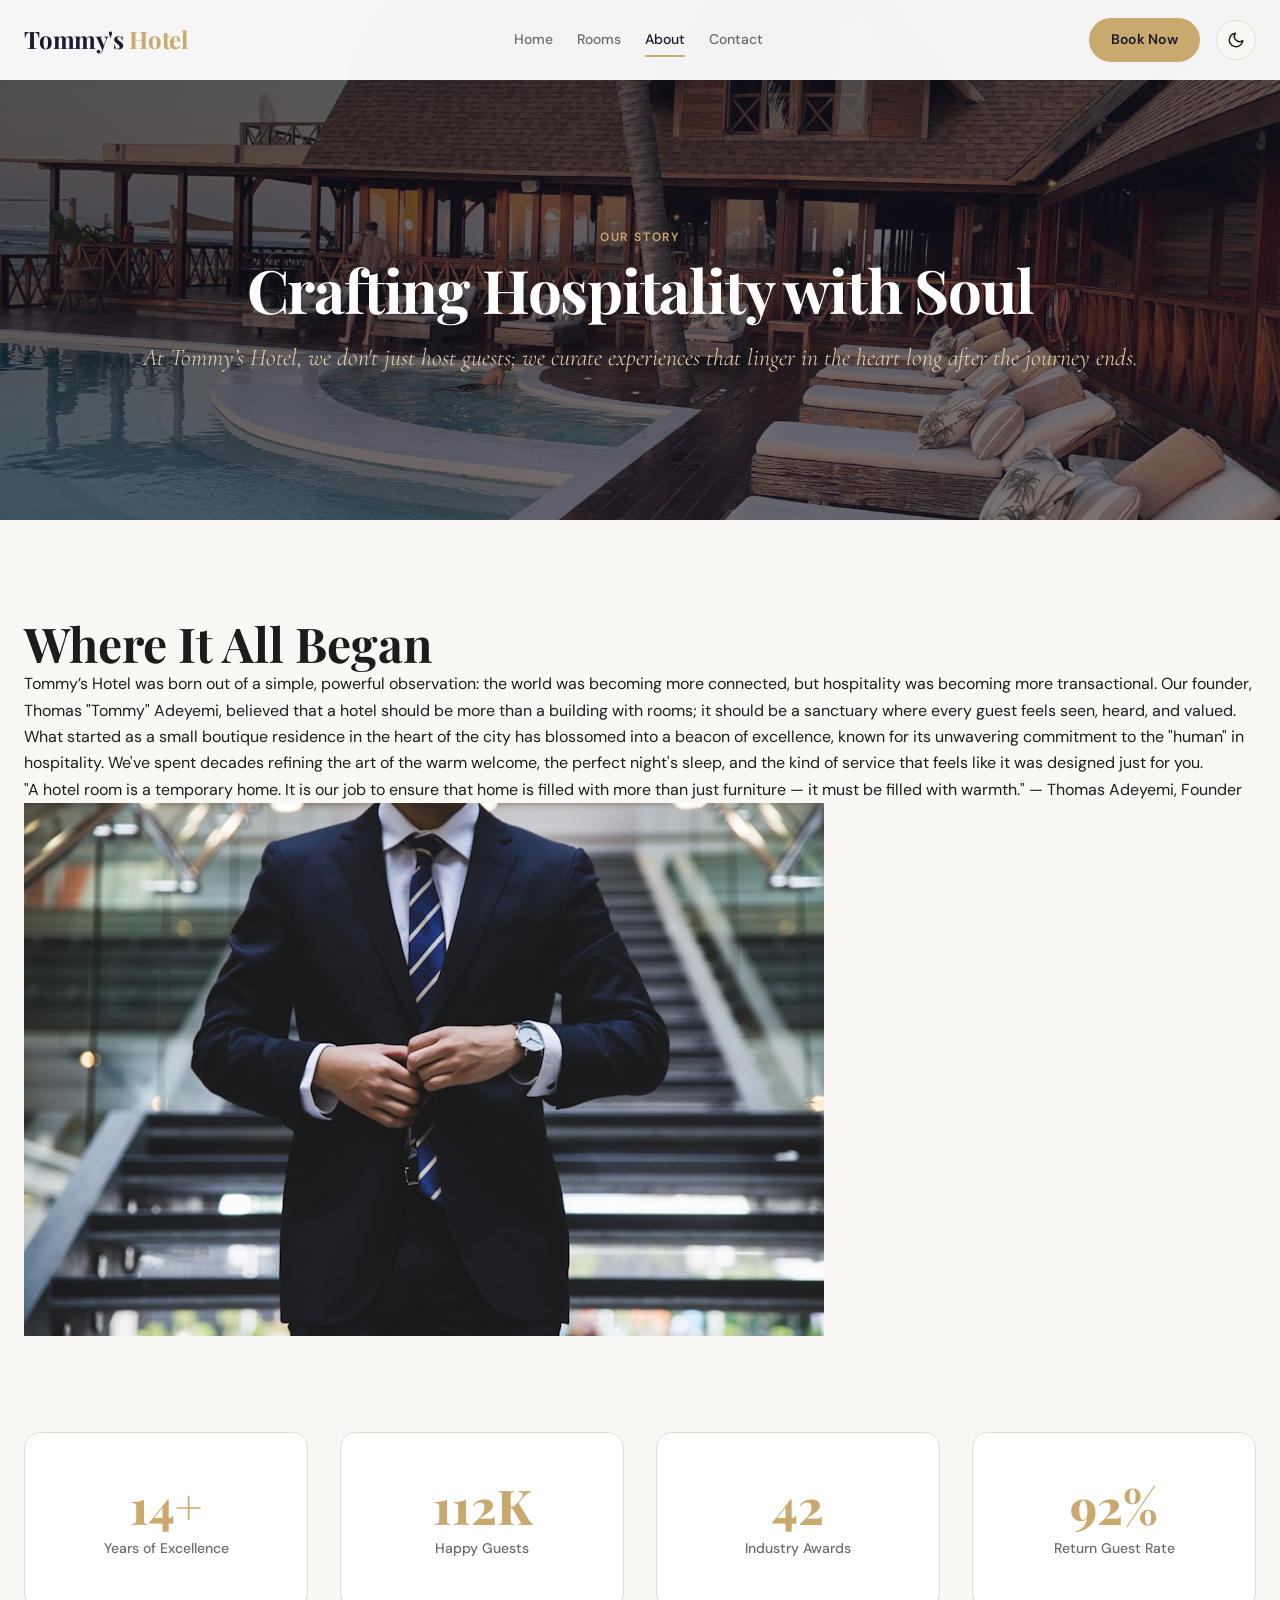
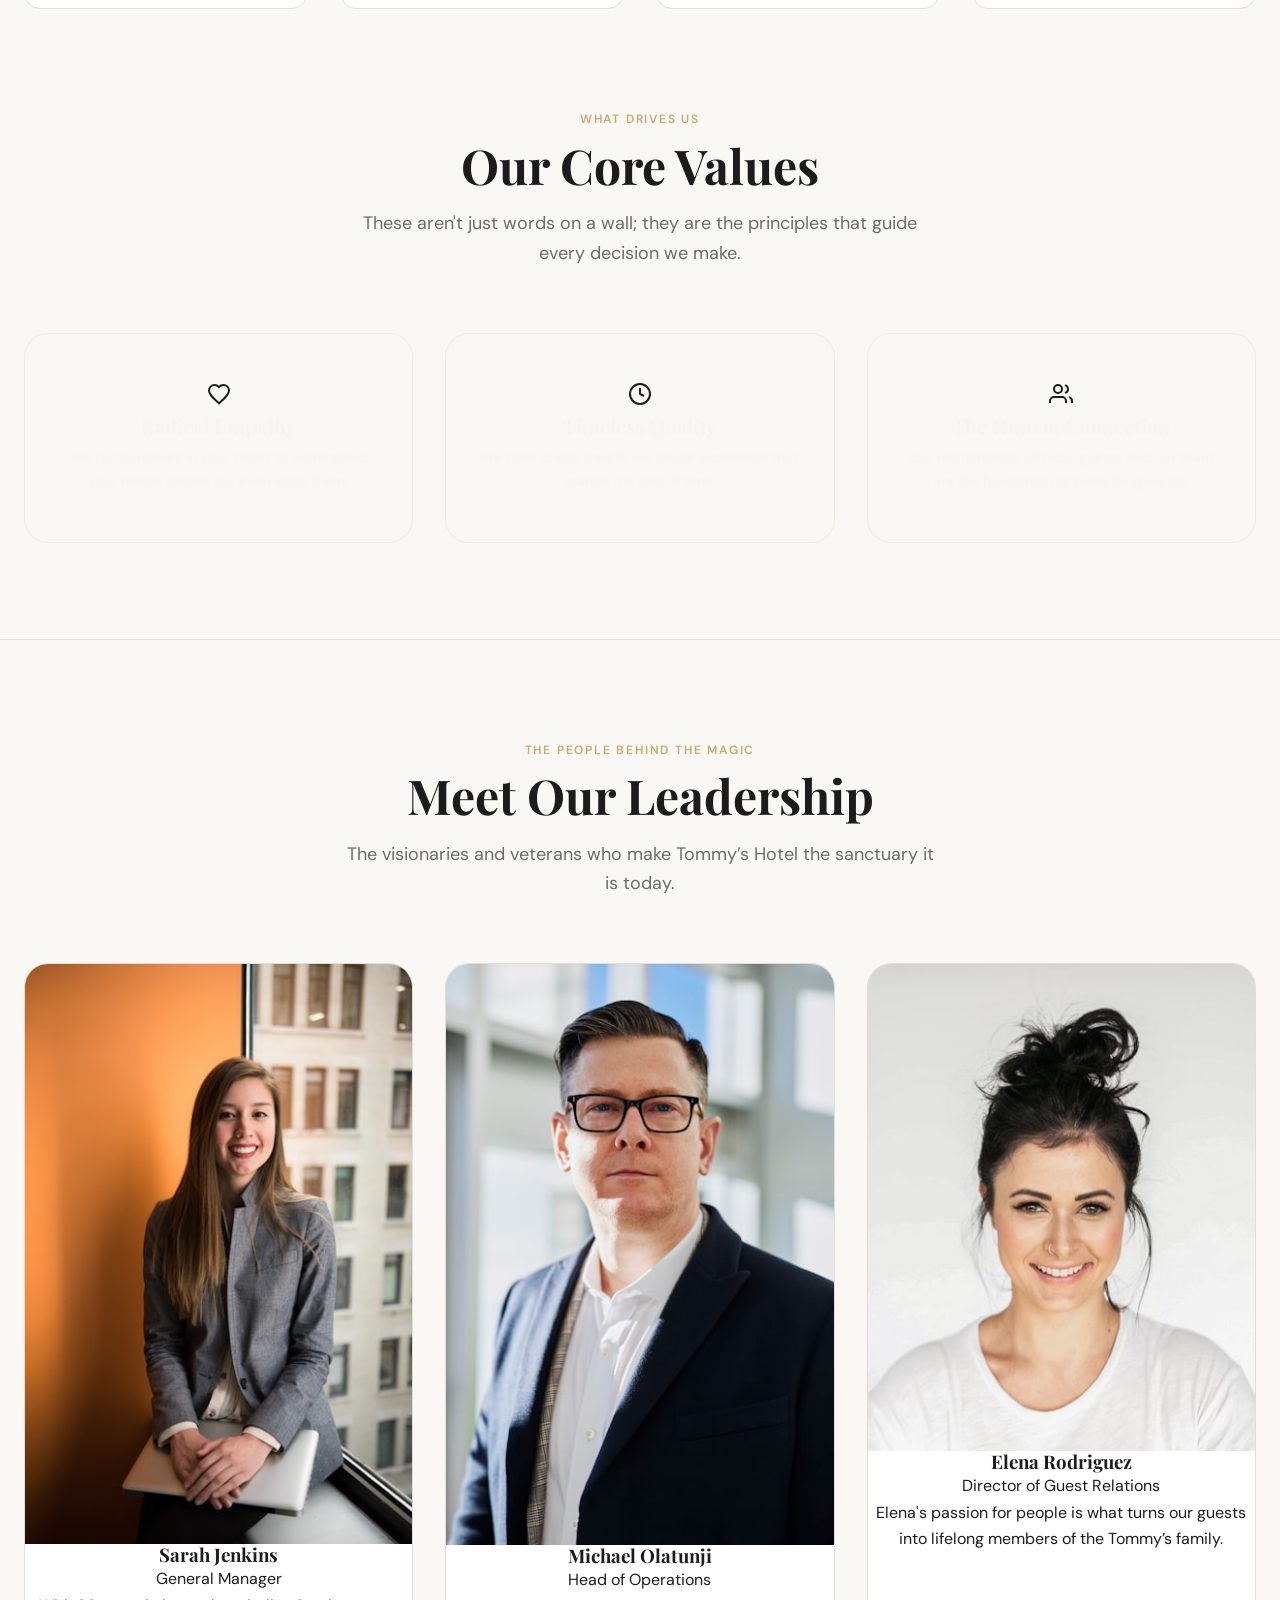
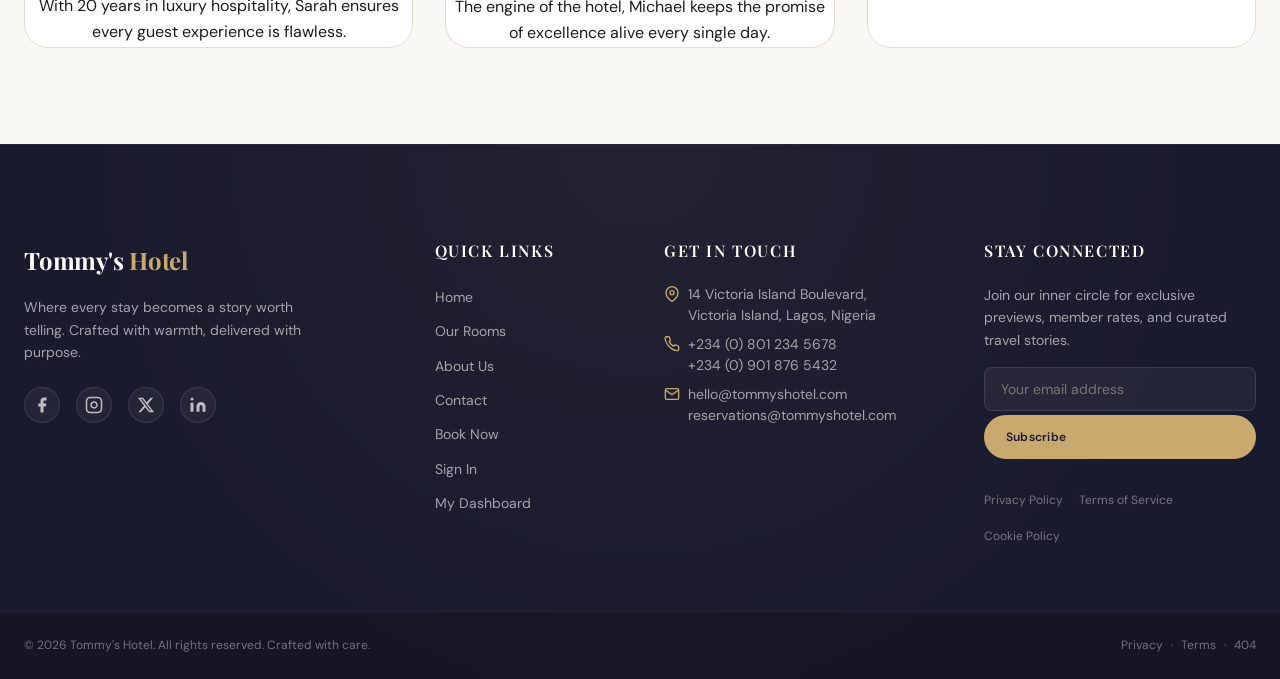
==== about.html @ a01e7045 "Initial commit - Tommy's Hotel Refinement complete" ====
<!DOCTYPE html>
<html lang="en" data-theme="light">
<head>
    <meta charset="UTF-8">
    <meta name="viewport" content="width=device-width, initial-scale=1.0">
    <title>Our Story — Tommy’s Hotel</title>
    <meta name="description" content="Discover the heart and soul of Tommy’s Hotel. A legacy of hospitality, a commitment to excellence, and a passion for people.">
    
    <!-- CSS Links -->
    <link rel="stylesheet" href="css/main.css">
    <link rel="stylesheet" href="css/navbar.css">
    <link rel="stylesheet" href="css/about.css">
    <link rel="stylesheet" href="css/dark-mode.css">
</head>
<body>

    <!-- Page Loader -->
    <div id="page-loader">
        <div class="loader-logo">Tommy’s Hotel</div>
        <div class="loader-bar">
            <div class="loader-bar-fill"></div>
        </div>
    </div>

    <!-- Shared Navbar Component -->
    <div id="navbar-root"></div>

    <main>
        <!-- About Hero -->
        <header class="about-hero">
            <div class="about-hero-bg">
                <img src="images/hero/hero-about.jpg" alt="Tommy’s Hotel Lobby">
            </div>
            <div class="about-hero-overlay"></div>
            <div class="container">
                <div class="about-hero-content reveal">
                    <span class="section-label" style="color: var(--color-secondary);">Our Story</span>
                    <h1 class="heading-display">Crafting Hospitality with Soul</h1>
                    <p>At Tommy’s Hotel, we don't just host guests; we curate experiences that linger in the heart long after the journey ends.</p>
                </div>
            </div>
        </header>

        <!-- Our Story Section -->
        <section class="section">
            <div class="container">
                <div class="about-story-grid">
                    <div class="about-story-content reveal">
                        <h2 class="heading-xl">Where It All Began</h2>
                        <p>Tommy’s Hotel was born out of a simple, powerful observation: the world was becoming more connected, but hospitality was becoming more transactional. Our founder, Thomas "Tommy" Adeyemi, believed that a hotel should be more than a building with rooms; it should be a sanctuary where every guest feels seen, heard, and valued.</p>
                        <p>What started as a small boutique residence in the heart of the city has blossomed into a beacon of excellence, known for its unwavering commitment to the "human" in hospitality. We've spent decades refining the art of the warm welcome, the perfect night's sleep, and the kind of service that feels like it was designed just for you.</p>
                        <blockquote class="about-quote">
                            "A hotel room is a temporary home. It is our job to ensure that home is filled with more than just furniture — it must be filled with warmth."
                            <span>— Thomas Adeyemi, Founder</span>
                        </blockquote>
                    </div>
                    <div class="about-story-img reveal reveal-delay-1">
                        <img src="images/about/story-main.jpg" alt="Our Heritage and Sanctuary">
                    </div>
                </div>
            </div>
        </section>

        <!-- Stats Section -->
        <section class="about-stats">
            <div class="container">
                <div class="stats-grid">
                    <div class="stat-card">
                        <div class="stat-number" data-target="15" data-suffix="+">0</div>
                        <div class="stat-label">Years of Excellence</div>
                    </div>
                    <div class="stat-card">
                        <div class="stat-number" data-target="120" data-suffix="K">0</div>
                        <div class="stat-label">Happy Guests</div>
                    </div>
                    <div class="stat-card">
                        <div class="stat-number" data-target="45" data-suffix="">0</div>
                        <div class="stat-label">Industry Awards</div>
                    </div>
                    <div class="stat-card">
                        <div class="stat-number" data-target="98" data-suffix="%">0</div>
                        <div class="stat-label">Return Guest Rate</div>
                    </div>
                </div>
            </div>
        </section>

        <!-- Our Values Section -->
        <section class="section about-values">
            <div class="container">
                <div class="section-header reveal">
                    <span class="section-label">What Drives Us</span>
                    <h2 class="heading-xl">Our Core Values</h2>
                    <p>These aren't just words on a wall; they are the principles that guide every decision we make.</p>
                </div>

                <div class="values-grid">
                    <div class="value-card reveal reveal-delay-1">
                        <div class="value-icon">
                            <svg xmlns="http://www.w3.org/2000/svg" width="24" height="24" viewBox="0 0 24 24" fill="none" stroke="currentColor" stroke-width="2"><path d="M12 21.35l-1.45-1.32C5.4 15.36 2 12.28 2 8.5 2 5.42 4.42 3 7.5 3c1.74 0 3.41.81 4.5 2.09C13.09 3.81 14.76 3 16.5 3 19.58 3 22 5.42 22 8.5c0 3.78-3.4 6.86-8.55 11.54L12 21.35z"/></svg>
                        </div>
                        <h3>Radical Empathy</h3>
                        <p>We put ourselves in your shoes to understand your needs before you even voice them.</p>
                    </div>
                    <div class="value-card reveal reveal-delay-2">
                        <div class="value-icon">
                            <svg xmlns="http://www.w3.org/2000/svg" width="24" height="24" viewBox="0 0 24 24" fill="none" stroke="currentColor" stroke-width="2"><circle cx="12" cy="12" r="10"/><polyline points="12 6 12 12 16 14"/></svg>
                        </div>
                        <h3>Timeless Quality</h3>
                        <p>We don't chase trends; we chase excellence that stands the test of time.</p>
                    </div>
                    <div class="value-card reveal reveal-delay-3">
                        <div class="value-icon">
                            <svg xmlns="http://www.w3.org/2000/svg" width="24" height="24" viewBox="0 0 24 24" fill="none" stroke="currentColor" stroke-width="2"><path d="M17 21v-2a4 4 0 0 0-4-4H5a4 4 0 0 0-4 4v2"/><circle cx="9" cy="7" r="4"/><path d="M23 21v-2a4 4 0 0 0-3-3.87"/><path d="M16 3.13a4 4 0 0 1 0 7.75"/></svg>
                        </div>
                        <h3>The Human Connection</h3>
                        <p>Our relationships with our guests and our team are the foundation of everything we do.</p>
                    </div>
                </div>
            </div>
        </section>

        <!-- Our Team Section -->
        <section class="section team-section">
            <div class="container">
                <div class="section-header reveal">
                    <span class="section-label">The People Behind the Magic</span>
                    <h2 class="heading-xl">Meet Our Leadership</h2>
                    <p>The visionaries and veterans who make Tommy’s Hotel the sanctuary it is today.</p>
                </div>

                <div class="team-grid">
                    <div class="team-card reveal reveal-delay-1">
                        <div class="team-img">
                            <img src="images/team/team-1.jpg" alt="Sarah Jenkins">
                        </div>
                        <div class="team-info">
                            <h3>Sarah Jenkins</h3>
                            <span>General Manager</span>
                            <p>With 20 years in luxury hospitality, Sarah ensures every guest experience is flawless.</p>
                        </div>
                    </div>
                    <div class="team-card reveal reveal-delay-2">
                        <div class="team-img">
                            <img src="images/team/team-2.jpg" alt="Michael Olatunji">
                        </div>
                        <div class="team-info">
                            <h3>Michael Olatunji</h3>
                            <span>Head of Operations</span>
                            <p>The engine of the hotel, Michael keeps the promise of excellence alive every single day.</p>
                        </div>
                    </div>
                    <div class="team-card reveal reveal-delay-3">
                        <div class="team-img">
                            <img src="images/team/team-3.jpg" alt="Elena Rodriguez">
                        </div>
                        <div class="team-info">
                            <h3>Elena Rodriguez</h3>
                            <span>Director of Guest Relations</span>
                            <p>Elena's passion for people is what turns our guests into lifelong members of the Tommy’s family.</p>
                        </div>
                    </div>
                </div>
            </div>
        </section>
    </main>

    <!-- Shared Footer Placeholder -->
    <div id="footer-root"></div>

    <!-- JS Scripts -->
    <script src="js/navbar.js"></script>
    <script src="js/footer.js"></script>
    <script src="js/main.js"></script>
</body>
</html>
---- css/main.css ----
/* ============================================================
   TOMMY'S HOTEL — MAIN.CSS
   Global Styles, CSS Variables, Typography, Reset
   ============================================================ */

/* Google Fonts */
@import url('https://fonts.googleapis.com/css2?family=Playfair+Display:ital,wght@0,400;0,500;0,600;0,700;0,800;1,400;1,600&family=DM+Sans:ital,opsz,wght@0,9..40,300;0,9..40,400;0,9..40,500;0,9..40,600;0,9..40,700;1,9..40,400&family=Cormorant+Garamond:ital,wght@0,300;0,400;0,500;0,600;1,300;1,400;1,500;1,600&display=swap');
@import 'footer.css';

/* ============================================================
   CSS CUSTOM PROPERTIES (DESIGN TOKENS)
   ============================================================ */
:root {
  /* Font Families */
  --font-heading: 'Playfair Display', Georgia, serif;
  --font-body: 'DM Sans', system-ui, sans-serif;
  --font-accent: 'Cormorant Garamond', Georgia, serif;

  /* Color Palette */
  --color-primary: #1A1A2E;
  --color-secondary: #C9A96E;
  --color-accent: #E8D5B0;
  --color-bg-light: #FAF8F5;
  --color-bg-dark: #0F0F1A;
  --color-surface: #FFFFFF;
  --color-text-dark: #1C1C1C;
  --color-text-muted: #6B6B6B;
  --color-text-light: #F5F5F5;
  --color-border: #E2DDD5;
  --color-success: #2D8653;
  --color-error: #C0392B;

  /* Semantic Color Aliases (light mode defaults) */
  --bg-page: var(--color-bg-light);
  --bg-surface: var(--color-surface);
  --bg-nav: rgba(255, 255, 255, 0.95);
  --text-primary: var(--color-text-dark);
  --text-secondary: var(--color-text-muted);
  --text-on-dark: var(--color-text-light);
  --border-color: var(--color-border);
  --card-bg: var(--color-surface);
  --card-shadow: 0 4px 24px rgba(26, 26, 46, 0.08);
  --card-shadow-hover: 0 12px 40px rgba(26, 26, 46, 0.16);
  --input-bg: var(--color-surface);
  --input-border: var(--color-border);

  /* Spacing Scale */
  --space-xs: 0.25rem;
  --space-sm: 0.5rem;
  --space-md: 1rem;
  --space-lg: 1.5rem;
  --space-xl: 2rem;
  --space-2xl: 3rem;
  --space-3xl: 4rem;
  --space-4xl: 6rem;
  --space-5xl: 8rem;

  /* Border Radius */
  --radius-sm: 4px;
  --radius-md: 8px;
  --radius-lg: 16px;
  --radius-xl: 24px;
  --radius-full: 9999px;

  /* Transitions */
  --transition-fast: 0.15s ease;
  --transition-base: 0.25s ease;
  --transition-slow: 0.4s ease;
  --transition-theme: background-color 0.3s ease, color 0.3s ease, border-color 0.3s ease, box-shadow 0.3s ease;

  /* Typography Scale */
  --text-xs: 0.75rem;
  --text-sm: 0.875rem;
  --text-base: 1rem;
  --text-lg: 1.125rem;
  --text-xl: 1.25rem;
  --text-2xl: 1.5rem;
  --text-3xl: 1.875rem;
  --text-4xl: 2.25rem;
  --text-5xl: 3rem;
  --text-6xl: 3.75rem;
  --text-7xl: 4.5rem;

  /* Layout */
  --container-max: 1280px;
  --container-padding: 1.5rem;
  --navbar-height: 80px;

  /* Z-index scale */
  --z-base: 1;
  --z-dropdown: 100;
  --z-sticky: 200;
  --z-overlay: 300;
  --z-modal: 400;
  --z-toast: 500;
  --z-loader: 600;
}

/* ============================================================
   DARK MODE OVERRIDES
   ============================================================ */
[data-theme="dark"] {
  --bg-page: var(--color-bg-dark);
  --bg-surface: #16162A;
  --bg-nav: rgba(15, 15, 26, 0.97);
  --text-primary: var(--color-text-light);
  --text-secondary: #A0A0B8;
  --border-color: #2E2E4A;
  --card-bg: #1E1E35;
  --card-shadow: 0 4px 24px rgba(0, 0, 0, 0.3);
  --card-shadow-hover: 0 12px 40px rgba(0, 0, 0, 0.5);
  --input-bg: #1E1E35;
  --input-border: #2E2E4A;
}

/* ============================================================
   CSS RESET & BASE STYLES
   ============================================================ */
*, *::before, *::after {
  box-sizing: border-box;
  margin: 0;
  padding: 0;
}

html {
  scroll-behavior: smooth;
  font-size: 16px;
  -webkit-text-size-adjust: 100%;
}

body {
  font-family: var(--font-body);
  font-size: var(--text-base);
  color: var(--text-primary);
  background-color: var(--bg-page);
  line-height: 1.65;
  transition: var(--transition-theme);
  overflow-x: hidden;
  min-height: 100vh;
}

img, video {
  max-width: 100%;
  height: auto;
  display: block;
}

a {
  color: inherit;
  text-decoration: none;
  transition: color var(--transition-base);
}

ul, ol {
  list-style: none;
}

button {
  cursor: pointer;
  border: none;
  background: none;
  font-family: inherit;
  font-size: inherit;
}

input, textarea, select {
  font-family: inherit;
  font-size: inherit;
}

h1, h2, h3, h4, h5, h6 {
  font-family: var(--font-heading);
  line-height: 1.2;
  color: var(--text-primary);
  transition: color var(--transition-theme);
}

/* ============================================================
   LAYOUT UTILITIES
   ============================================================ */
.container {
  width: 100%;
  max-width: var(--container-max);
  margin: 0 auto;
  padding: 0 var(--container-padding);
}

.section {
  padding: var(--space-4xl) 0;
}

.section-sm {
  padding: var(--space-3xl) 0;
}

/* ============================================================
   TYPOGRAPHY UTILITIES
   ============================================================ */
.heading-display {
  font-family: var(--font-heading);
  font-size: clamp(var(--text-4xl), 6vw, var(--text-7xl));
  font-weight: 700;
  line-height: 1.1;
  letter-spacing: -0.02em;
}

.heading-xl {
  font-family: var(--font-heading);
  font-size: clamp(var(--text-3xl), 4vw, var(--text-5xl));
  font-weight: 700;
  line-height: 1.15;
}

.heading-lg {
  font-family: var(--font-heading);
  font-size: clamp(var(--text-2xl), 3vw, var(--text-4xl));
  font-weight: 600;
  line-height: 1.2;
}

.heading-md {
  font-family: var(--font-heading);
  font-size: clamp(var(--text-xl), 2vw, var(--text-3xl));
  font-weight: 600;
}

.text-accent {
  font-family: var(--font-accent);
  font-style: italic;
  font-size: clamp(var(--text-lg), 2vw, var(--text-2xl));
  color: var(--color-secondary);
  font-weight: 400;
}

.section-label {
  display: inline-block;
  font-family: var(--font-body);
  font-size: var(--text-xs);
  font-weight: 600;
  letter-spacing: 0.15em;
  text-transform: uppercase;
  color: var(--color-secondary);
  margin-bottom: var(--space-sm);
}

.section-header {
  text-align: center;
  margin-bottom: var(--space-3xl);
}

.section-header .heading-xl {
  margin-bottom: var(--space-md);
}

.section-header p {
  font-size: var(--text-lg);
  color: var(--text-secondary);
  max-width: 600px;
  margin: 0 auto;
  transition: color var(--transition-theme);
}

/* ============================================================
   BUTTON STYLES
   ============================================================ */
.btn {
  display: inline-flex;
  align-items: center;
  gap: var(--space-sm);
  padding: 0.75rem 1.75rem;
  border-radius: var(--radius-full);
  font-family: var(--font-body);
  font-weight: 600;
  font-size: var(--text-sm);
  letter-spacing: 0.02em;
  transition: all var(--transition-base);
  cursor: pointer;
  border: 2px solid transparent;
  min-height: 44px;
  white-space: nowrap;
}

.btn-primary {
  background: var(--color-secondary);
  color: var(--color-primary);
  border-color: var(--color-secondary);
}

.btn-primary:hover {
  background: #b8935a;
  border-color: #b8935a;
  transform: translateY(-2px);
  box-shadow: 0 8px 24px rgba(201, 169, 110, 0.35);
}

.btn-outline {
  background: transparent;
  color: var(--color-secondary);
  border-color: var(--color-secondary);
}

.btn-outline:hover {
  background: var(--color-secondary);
  color: var(--color-primary);
  transform: translateY(-2px);
}

.btn-dark {
  background: var(--color-primary);
  color: var(--color-text-light);
  border-color: var(--color-primary);
}

.btn-dark:hover {
  background: #2a2a4a;
  transform: translateY(-2px);
  box-shadow: 0 8px 24px rgba(26, 26, 46, 0.3);
}

.btn-sm {
  padding: 0.5rem 1.25rem;
  font-size: var(--text-xs);
}

.btn-lg {
  padding: 1rem 2.5rem;
  font-size: var(--text-base);
}

/* ============================================================
   CARD BASE
   ============================================================ */
.card {
  background: var(--card-bg);
  border-radius: var(--radius-lg);
  box-shadow: var(--card-shadow);
  border: 1px solid var(--border-color);
  overflow: hidden;
  transition: var(--transition-theme), transform var(--transition-base), box-shadow var(--transition-base);
}

.card:hover {
  transform: translateY(-6px);
  box-shadow: var(--card-shadow-hover);
}

/* ============================================================
   FORM ELEMENTS
   ============================================================ */
.form-group {
  margin-bottom: var(--space-lg);
}

.form-label {
  display: block;
  font-weight: 500;
  font-size: var(--text-sm);
  margin-bottom: var(--space-xs);
  color: var(--text-primary);
  transition: color var(--transition-theme);
}

.form-control {
  width: 100%;
  padding: 0.75rem 1rem;
  border: 1.5px solid var(--input-border);
  border-radius: var(--radius-md);
  background: var(--input-bg);
  color: var(--text-primary);
  font-size: var(--text-base);
  transition: var(--transition-theme), border-color var(--transition-base), box-shadow var(--transition-base);
  min-height: 44px;
}

.form-control:focus {
  outline: none;
  border-color: var(--color-secondary);
  box-shadow: 0 0 0 3px rgba(201, 169, 110, 0.15);
}

.form-control.error {
  border-color: var(--color-error);
  box-shadow: 0 0 0 3px rgba(192, 57, 43, 0.1);
}

.form-error {
  display: block;
  font-size: var(--text-xs);
  color: var(--color-error);
  margin-top: var(--space-xs);
  display: none;
}

.form-error.visible {
  display: block;
}

textarea.form-control {
  resize: vertical;
  min-height: 120px;
}

/* ============================================================
   BADGE
   ============================================================ */
.badge {
  display: inline-flex;
  align-items: center;
  padding: 0.2rem 0.75rem;
  border-radius: var(--radius-full);
  font-size: var(--text-xs);
  font-weight: 600;
  letter-spacing: 0.05em;
  text-transform: uppercase;
}

.badge-gold {
  background: rgba(201, 169, 110, 0.15);
  color: var(--color-secondary);
  border: 1px solid rgba(201, 169, 110, 0.3);
}

.badge-success {
  background: rgba(45, 134, 83, 0.12);
  color: var(--color-success);
}

.badge-error {
  background: rgba(192, 57, 43, 0.12);
  color: var(--color-error);
}

.badge-muted {
  background: rgba(107, 107, 107, 0.12);
  color: var(--text-secondary);
}

/* ============================================================
   STARS
   ============================================================ */
.stars {
  display: inline-flex;
  gap: 2px;
  color: var(--color-secondary);
  font-size: var(--text-sm);
}

/* ============================================================
   DIVIDER
   ============================================================ */
.divider {
  height: 1px;
  background: var(--border-color);
  margin: var(--space-xl) 0;
  transition: background var(--transition-theme);
}

.divider-gold {
  height: 2px;
  width: 60px;
  background: var(--color-secondary);
  margin: var(--space-md) auto;
  border-radius: var(--radius-full);
}

/* ============================================================
   SCROLL REVEAL ANIMATIONS
   ============================================================ */
.reveal {
  opacity: 0;
  transform: translateY(30px);
  transition: opacity 0.6s ease, transform 0.6s ease;
}

.reveal.revealed {
  opacity: 1;
  transform: translateY(0);
}

.reveal-delay-1 { transition-delay: 0.1s; }
.reveal-delay-2 { transition-delay: 0.2s; }
.reveal-delay-3 { transition-delay: 0.3s; }
.reveal-delay-4 { transition-delay: 0.4s; }

/* ============================================================
   PAGE LOADER
   ============================================================ */
#page-loader {
  position: fixed;
  inset: 0;
  background: var(--color-primary);
  display: flex;
  flex-direction: column;
  align-items: center;
  justify-content: center;
  z-index: var(--z-loader);
  transition: opacity 0.5s ease, visibility 0.5s ease;
}

#page-loader.hidden {
  opacity: 0;
  visibility: hidden;
  pointer-events: none;
}

.loader-logo {
  font-family: var(--font-heading);
  font-size: var(--text-3xl);
  color: var(--color-secondary);
  margin-bottom: var(--space-lg);
  animation: loaderPulse 1.5s ease-in-out infinite;
}

.loader-bar {
  width: 120px;
  height: 2px;
  background: rgba(201, 169, 110, 0.2);
  border-radius: var(--radius-full);
  overflow: hidden;
}

.loader-bar-fill {
  height: 100%;
  background: var(--color-secondary);
  border-radius: var(--radius-full);
  animation: loaderFill 1.5s ease-in-out forwards;
}

@keyframes loaderPulse {
  0%, 100% { opacity: 1; }
  50% { opacity: 0.6; }
}

@keyframes loaderFill {
  0% { width: 0; }
  100% { width: 100%; }
}

/* ============================================================
   SCROLL TO TOP BUTTON
   ============================================================ */
#scroll-top {
  position: fixed;
  bottom: 2rem;
  right: 2rem;
  width: 48px;
  height: 48px;
  border-radius: 50%;
  background: var(--color-secondary);
  color: var(--color-primary);
  display: flex;
  align-items: center;
  justify-content: center;
  cursor: pointer;
  z-index: var(--z-sticky);
  opacity: 0;
  visibility: hidden;
  transform: translateY(16px);
  transition: all var(--transition-base);
  border: none;
  box-shadow: 0 4px 16px rgba(201, 169, 110, 0.4);
}

#scroll-top.visible {
  opacity: 1;
  visibility: visible;
  transform: translateY(0);
}

#scroll-top:hover {
  background: #b8935a;
  transform: translateY(-4px);
}

/* ============================================================
   COOKIE CONSENT BANNER
   ============================================================ */
#cookie-banner {
  position: fixed;
  bottom: 0;
  left: 0;
  right: 0;
  background: var(--color-primary);
  color: var(--color-text-light);
  padding: var(--space-lg) var(--space-xl);
  display: flex;
  align-items: center;
  justify-content: space-between;
  gap: var(--space-lg);
  z-index: var(--z-modal);
  transform: translateY(100%);
  transition: transform 0.4s ease;
  flex-wrap: wrap;
}

#cookie-banner.visible {
  transform: translateY(0);
}

#cookie-banner p {
  font-size: var(--text-sm);
  opacity: 0.9;
  flex: 1;
  min-width: 200px;
}

#cookie-banner p a {
  color: var(--color-secondary);
  text-decoration: underline;
}

.cookie-actions {
  display: flex;
  gap: var(--space-sm);
  flex-shrink: 0;
}

/* ============================================================
   LIGHTBOX
   ============================================================ */
#lightbox {
  position: fixed;
  inset: 0;
  background: rgba(0, 0, 0, 0.95);
  z-index: var(--z-modal);
  display: flex;
  align-items: center;
  justify-content: center;
  opacity: 0;
  visibility: hidden;
  transition: opacity var(--transition-slow), visibility var(--transition-slow);
}

#lightbox.active {
  opacity: 1;
  visibility: visible;
}

.lightbox-img {
  max-width: 90vw;
  max-height: 80vh;
  object-fit: contain;
  border-radius: var(--radius-md);
}

.lightbox-close {
  position: absolute;
  top: 1.5rem;
  right: 1.5rem;
  width: 44px;
  height: 44px;
  border-radius: 50%;
  background: rgba(255,255,255,0.1);
  color: white;
  display: flex;
  align-items: center;
  justify-content: center;
  cursor: pointer;
  font-size: 1.5rem;
  transition: background var(--transition-base);
  border: none;
}

.lightbox-close:hover { background: rgba(255,255,255,0.2); }

.lightbox-btn {
  position: absolute;
  top: 50%;
  transform: translateY(-50%);
  width: 52px;
  height: 52px;
  border-radius: 50%;
  background: rgba(255,255,255,0.1);
  color: white;
  display: flex;
  align-items: center;
  justify-content: center;
  cursor: pointer;
  font-size: 1.25rem;
  transition: background var(--transition-base);
  border: none;
}

.lightbox-btn:hover { background: rgba(255,255,255,0.2); }
.lightbox-prev { left: 1.5rem; }
.lightbox-next { right: 1.5rem; }

.lightbox-counter {
  position: absolute;
  bottom: 1.5rem;
  left: 50%;
  transform: translateX(-50%);
  color: rgba(255,255,255,0.7);
  font-size: var(--text-sm);
}

/* ============================================================
   RESPONSIVE GRID UTILITIES
   ============================================================ */
.grid-2 {
  display: grid;
  grid-template-columns: repeat(auto-fit, minmax(280px, 1fr));
  gap: var(--space-xl);
}

.grid-3 {
  display: grid;
  grid-template-columns: repeat(auto-fit, minmax(260px, 1fr));
  gap: var(--space-xl);
}

.grid-4 {
  display: grid;
  grid-template-columns: repeat(auto-fit, minmax(220px, 1fr));
  gap: var(--space-xl);
}

/* ============================================================
   RESPONSIVE BREAKPOINTS
   ============================================================ */
@media (max-width: 768px) {
  :root {
    --container-padding: 1rem;
    --navbar-height: 70px;
  }

  .section {
    padding: var(--space-3xl) 0;
  }

  .section-header {
    margin-bottom: var(--space-2xl);
  }

  #scroll-top {
    bottom: 1rem;
    right: 1rem;
  }
}

@media (max-width: 480px) {
  :root {
    --container-padding: 0.875rem;
  }

  .btn {
    padding: 0.7rem 1.25rem;
  }

  .btn-lg {
    padding: 0.85rem 1.75rem;
    font-size: var(--text-sm);
  }
}
---- css/navbar.css ----
/* ============================================================
   TOMMY'S HOTEL — NAVBAR.CSS
   ============================================================ */

/* ---- Navbar Shell ---- */
#navbar-root {
  position: fixed;
  top: 0;
  left: 0;
  right: 0;
  z-index: var(--z-sticky);
}

.navbar {
  height: var(--navbar-height);
  background: var(--bg-nav);
  backdrop-filter: blur(12px);
  -webkit-backdrop-filter: blur(12px);
  border-bottom: 1px solid transparent;
  transition: var(--transition-theme), box-shadow var(--transition-base), border-color var(--transition-base);
  display: flex;
  align-items: center;
}

.navbar.scrolled {
  box-shadow: 0 4px 24px rgba(26, 26, 46, 0.1);
  border-bottom-color: var(--border-color);
}

[data-theme="dark"] .navbar.scrolled {
  box-shadow: 0 4px 24px rgba(0, 0, 0, 0.4);
}

.navbar-inner {
  display: flex;
  align-items: center;
  justify-content: space-between;
  width: 100%;
  max-width: var(--container-max);
  margin: 0 auto;
  padding: 0 var(--container-padding);
  gap: var(--space-lg);
}

/* ---- Logo ---- */
.navbar-logo {
  font-family: var(--font-heading);
  font-size: 1.5rem;
  font-weight: 700;
  color: var(--color-primary);
  transition: color var(--transition-theme);
  flex-shrink: 0;
  letter-spacing: -0.01em;
  line-height: 1.1;
}

[data-theme="dark"] .navbar-logo {
  color: var(--color-secondary);
}

.navbar-logo span {
  color: var(--color-secondary);
}

[data-theme="dark"] .navbar-logo span {
  color: var(--color-accent);
}

/* ---- Nav Links ---- */
.navbar-links {
  display: flex;
  align-items: center;
  gap: var(--space-lg);
  flex: 1;
  justify-content: center;
}

.navbar-links a {
  font-size: var(--text-sm);
  font-weight: 500;
  color: var(--text-secondary);
  position: relative;
  padding: 0.25rem 0;
  transition: color var(--transition-base);
  white-space: nowrap;
}

.navbar-links a::after {
  content: '';
  position: absolute;
  bottom: -2px;
  left: 0;
  width: 0;
  height: 2px;
  background: var(--color-secondary);
  border-radius: var(--radius-full);
  transition: width var(--transition-base);
}

.navbar-links a:hover,
.navbar-links a.active {
  color: var(--color-primary);
}

[data-theme="dark"] .navbar-links a:hover,
[data-theme="dark"] .navbar-links a.active {
  color: var(--color-secondary);
}

.navbar-links a:hover::after,
.navbar-links a.active::after {
  width: 100%;
}

/* ---- Navbar Actions ---- */
.navbar-actions {
  display: flex;
  align-items: center;
  gap: var(--space-md);
  flex-shrink: 0;
}

.navbar-actions .btn {
  padding: 0.5rem 1.25rem;
  font-size: var(--text-sm);
}

/* ---- Theme Toggle ---- */
.theme-toggle {
  width: 40px;
  height: 40px;
  border-radius: 50%;
  background: var(--bg-page);
  border: 1.5px solid var(--border-color);
  color: var(--text-primary);
  display: flex;
  align-items: center;
  justify-content: center;
  cursor: pointer;
  transition: var(--transition-theme), transform var(--transition-base);
  flex-shrink: 0;
}

.theme-toggle:hover {
  border-color: var(--color-secondary);
  color: var(--color-secondary);
  transform: rotate(15deg);
}

.theme-toggle svg {
  width: 18px;
  height: 18px;
  transition: transform var(--transition-base);
}

/* ---- Hamburger ---- */
.navbar-hamburger {
  display: none;
  flex-direction: column;
  justify-content: center;
  gap: 5px;
  width: 40px;
  height: 40px;
  cursor: pointer;
  padding: 8px;
  border-radius: var(--radius-md);
  transition: background var(--transition-base);
  flex-shrink: 0;
}

.navbar-hamburger:hover {
  background: var(--bg-page);
}

.hamburger-line {
  display: block;
  width: 100%;
  height: 2px;
  background: var(--text-primary);
  border-radius: var(--radius-full);
  transition: all var(--transition-base);
  transform-origin: center;
}

.navbar-hamburger.open .hamburger-line:nth-child(1) {
  transform: translateY(7px) rotate(45deg);
}
.navbar-hamburger.open .hamburger-line:nth-child(2) {
  opacity: 0;
  transform: scaleX(0);
}
.navbar-hamburger.open .hamburger-line:nth-child(3) {
  transform: translateY(-7px) rotate(-45deg);
}

/* ---- Mobile Drawer ---- */
.navbar-drawer {
  position: absolute;
  top: var(--navbar-height);
  left: 0;
  right: 0;
  background: var(--bg-nav);
  backdrop-filter: blur(16px);
  -webkit-backdrop-filter: blur(16px);
  border-bottom: 1px solid var(--border-color);
  box-shadow: 0 8px 32px rgba(26, 26, 46, 0.12);
  overflow: hidden;
  max-height: 0;
  transition: max-height 0.4s ease, opacity 0.3s ease;
  opacity: 0;
}

.navbar-drawer.open {
  max-height: 400px;
  opacity: 1;
}

.navbar-drawer-inner {
  padding: var(--space-lg) var(--container-padding) var(--space-xl);
  display: flex;
  flex-direction: column;
  gap: var(--space-sm);
}

.navbar-drawer a {
  font-size: var(--text-base);
  font-weight: 500;
  color: var(--text-primary);
  padding: 0.65rem 0;
  border-bottom: 1px solid var(--border-color);
  transition: color var(--transition-base);
  display: block;
}

.navbar-drawer a:last-of-type {
  border-bottom: none;
}

.navbar-drawer a:hover,
.navbar-drawer a.active {
  color: var(--color-secondary);
}

.navbar-drawer .btn {
  margin-top: var(--space-md);
  width: 100%;
  justify-content: center;
}

/* ---- Page Offset ---- */
body {
  padding-top: var(--navbar-height);
}

/* ---- Responsive ---- */
@media (max-width: 900px) {
  .navbar-links {
    display: none;
  }

  .navbar-actions .btn {
    display: none;
  }

  .navbar-hamburger {
    display: flex;
  }
}

@media (max-width: 480px) {
  .navbar-logo {
    font-size: 1.2rem;
  }
}
---- css/about.css ----
/* ============================================================
   TOMMY'S HOTEL — ABOUT.CSS
   ============================================================ */

/* ---- About Hero ---- */
.about-hero {
  position: relative;
  height: 520px;
  display: flex;
  align-items: center;
  justify-content: center;
  overflow: hidden;
  margin-top: calc(-1 * var(--navbar-height));
  padding-top: var(--navbar-height);
  background: var(--color-primary);
}

.about-hero-bg {
  position: absolute;
  inset: 0;
}

.about-hero-bg img {
  width: 100%;
  height: 100%;
  object-fit: cover;
  object-position: center;
}

.about-hero-overlay {
  position: absolute;
  inset: 0;
  background: linear-gradient(160deg, rgba(15,15,26,0.72) 0%, rgba(26,26,46,0.55) 100%);
}

.about-hero-content {
  position: relative;
  z-index: 2;
  text-align: center;
  color: #fff;
  padding: 0 var(--container-padding);
}

.about-hero-content h1 {
  font-size: clamp(var(--text-3xl), 6vw, var(--text-6xl));
  color: #fff;
  margin-bottom: var(--space-md);
}

.about-hero-content p {
  font-family: var(--font-accent);
  font-style: italic;
  font-size: clamp(var(--text-lg), 2.5vw, var(--text-2xl));
  color: var(--color-accent);
  font-weight: 300;
}

/* ---- Our Story ---- */
.story-section {
  background: var(--bg-page);
  transition: background var(--transition-theme);
}

.story-layout {
  display: grid;
  grid-template-columns: 1fr 1fr;
  gap: var(--space-4xl);
  align-items: center;
}

.story-image {
  position: relative;
  border-radius: var(--radius-xl);
  overflow: hidden;
  height: 500px;
  background: var(--color-primary);
}

.story-image img {
  width: 100%;
  height: 100%;
  object-fit: cover;
}

.story-image-accent {
  position: absolute;
  bottom: -16px;
  right: -16px;
  width: 140px;
  height: 140px;
  border-radius: var(--radius-xl);
  background: var(--color-secondary);
  z-index: -1;
}

.story-content .section-label {
  margin-bottom: var(--space-sm);
}

.story-content h2 {
  margin-bottom: var(--space-lg);
}

.story-content p {
  color: var(--text-secondary);
  line-height: 1.85;
  margin-bottom: var(--space-md);
  font-size: var(--text-base);
  transition: color var(--transition-theme);
}

.story-content blockquote {
  font-family: var(--font-accent);
  font-style: italic;
  font-size: var(--text-xl);
  color: var(--color-secondary);
  border-left: 3px solid var(--color-secondary);
  padding-left: var(--space-lg);
  margin: var(--space-xl) 0;
  line-height: 1.6;
  font-weight: 400;
}

/* ---- Values Section ---- */
.values-section {
  background: var(--color-primary);
  position: relative;
  overflow: hidden;
}

.values-section::before {
  content: '';
  position: absolute;
  top: -40%;
  left: -5%;
  width: 400px;
  height: 400px;
  background: radial-gradient(circle, rgba(201,169,110,0.08) 0%, transparent 70%);
  pointer-events: none;
}

.values-section .section-header .heading-xl,
.values-section .section-header p {
  color: var(--color-text-light);
}

.values-grid {
  display: grid;
  grid-template-columns: repeat(3, 1fr);
  gap: var(--space-xl);
}

.value-card {
  background: rgba(255,255,255,0.05);
  border: 1px solid rgba(201,169,110,0.15);
  border-radius: var(--radius-xl);
  padding: var(--space-2xl) var(--space-xl);
  text-align: center;
  transition: background var(--transition-base), border-color var(--transition-base), transform var(--transition-base);
}

.value-card:hover {
  background: rgba(201,169,110,0.08);
  border-color: rgba(201,169,110,0.3);
  transform: translateY(-6px);
}

.value-card-icon {
  width: 60px;
  height: 60px;
  border-radius: 50%;
  background: rgba(201,169,110,0.15);
  border: 2px solid rgba(201,169,110,0.25);
  display: flex;
  align-items: center;
  justify-content: center;
  margin: 0 auto var(--space-lg);
  color: var(--color-secondary);
}

.value-card-icon svg {
  width: 28px;
  height: 28px;
}

.value-card h3 {
  font-size: var(--text-xl);
  color: var(--color-text-light);
  margin-bottom: var(--space-sm);
}

.value-card p {
  font-size: var(--text-sm);
  color: rgba(245,245,245,0.65);
  line-height: 1.7;
}

/* ---- Stats Section ---- */
.stats-section {
  background: var(--bg-page);
  transition: background var(--transition-theme);
}

.stats-grid {
  display: grid;
  grid-template-columns: repeat(4, 1fr);
  gap: var(--space-xl);
}

.stat-card {
  text-align: center;
  padding: var(--space-2xl) var(--space-lg);
  border-radius: var(--radius-lg);
  background: var(--card-bg);
  border: 1px solid var(--border-color);
  transition: var(--transition-theme), transform var(--transition-base);
}

.stat-card:hover {
  transform: translateY(-4px);
  box-shadow: var(--card-shadow-hover);
}

.stat-number {
  font-family: var(--font-heading);
  font-size: clamp(var(--text-3xl), 4vw, var(--text-5xl));
  font-weight: 800;
  color: var(--color-secondary);
  line-height: 1;
  margin-bottom: var(--space-sm);
}

.stat-label {
  font-size: var(--text-sm);
  color: var(--text-secondary);
  font-weight: 500;
  transition: color var(--transition-theme);
}

/* ---- Team Section ---- */
.team-section {
  background: var(--bg-page);
  border-top: 1px solid var(--border-color);
  transition: var(--transition-theme);
}

.team-grid {
  display: grid;
  grid-template-columns: repeat(3, 1fr);
  gap: var(--space-xl);
}

.team-card {
  background: var(--card-bg);
  border: 1px solid var(--border-color);
  border-radius: var(--radius-xl);
  overflow: hidden;
  text-align: center;
  transition: var(--transition-theme), transform var(--transition-base), box-shadow var(--transition-base);
}

.team-card:hover {
  transform: translateY(-6px);
  box-shadow: var(--card-shadow-hover);
}

.team-card-img {
  height: 280px;
  overflow: hidden;
  background: linear-gradient(135deg, var(--color-primary) 0%, #2a2a5a 100%);
}

.team-card-img img {
  width: 100%;
  height: 100%;
  object-fit: cover;
  transition: transform 0.5s ease;
}

.team-card:hover .team-card-img img {
  transform: scale(1.06);
}

.team-card-body {
  padding: var(--space-xl) var(--space-lg);
}

.team-card-name {
  font-family: var(--font-heading);
  font-size: var(--text-xl);
  font-weight: 600;
  margin-bottom: var(--space-xs);
  transition: color var(--transition-theme);
}

.team-card-role {
  font-size: var(--text-sm);
  font-weight: 600;
  color: var(--color-secondary);
  text-transform: uppercase;
  letter-spacing: 0.08em;
  margin-bottom: var(--space-sm);
}

.team-card-bio {
  font-size: var(--text-sm);
  color: var(--text-secondary);
  font-style: italic;
  line-height: 1.65;
  transition: color var(--transition-theme);
}

/* ---- Responsive About ---- */
@media (max-width: 1024px) {
  .stats-grid {
    grid-template-columns: repeat(2, 1fr);
  }
}

@media (max-width: 768px) {
  .about-hero {
    height: 380px;
  }

  .story-layout {
    grid-template-columns: 1fr;
    gap: var(--space-2xl);
  }

  .story-image {
    height: 320px;
  }

  .story-image-accent {
    display: none;
  }

  .values-grid {
    grid-template-columns: 1fr;
  }

  .team-grid {
    grid-template-columns: repeat(auto-fit, minmax(240px, 1fr));
  }
}

@media (max-width: 480px) {
  .stats-grid {
    grid-template-columns: repeat(2, 1fr);
  }

  .team-grid {
    grid-template-columns: 1fr;
  }
}
---- css/dark-mode.css ----
/* ============================================================
   TOMMY'S HOTEL — DARK-MODE.CSS
   Additional dark mode overrides beyond CSS variables
   ============================================================ */

/* ---- Scrollbar ---- */
[data-theme="dark"] {
  color-scheme: dark;
}

[data-theme="dark"] ::-webkit-scrollbar {
  width: 8px;
  height: 8px;
}

[data-theme="dark"] ::-webkit-scrollbar-track {
  background: #1a1a2e;
}

[data-theme="dark"] ::-webkit-scrollbar-thumb {
  background: #3a3a5a;
  border-radius: 4px;
}

[data-theme="dark"] ::-webkit-scrollbar-thumb:hover {
  background: var(--color-secondary);
}

/* ---- Selection ---- */
[data-theme="dark"] ::selection {
  background: rgba(201, 169, 110, 0.25);
  color: #fff;
}

/* ---- Hero on dark mode ---- */
[data-theme="dark"] .hero-overlay {
  background: linear-gradient(
    160deg,
    rgba(10, 10, 20, 0.82) 0%,
    rgba(15, 15, 26, 0.65) 50%,
    rgba(10, 10, 20, 0.85) 100%
  );
}

/* ---- Cards ---- */
[data-theme="dark"] .amenity-card {
  background: rgba(255, 255, 255, 0.03);
}

[data-theme="dark"] .why-card,
[data-theme="dark"] .stat-card,
[data-theme="dark"] .team-card,
[data-theme="dark"] .booking-form-card,
[data-theme="dark"] .order-summary-card,
[data-theme="dark"] .contact-form-card,
[data-theme="dark"] .contact-info-card,
[data-theme="dark"] .profile-form-card,
[data-theme="dark"] .upcoming-booking-card,
[data-theme="dark"] .loyalty-history-card {
  box-shadow: 0 4px 24px rgba(0, 0, 0, 0.25);
}

/* ---- Navbar on dark mode ---- */
[data-theme="dark"] .navbar-links a {
  color: rgba(245, 245, 245, 0.6);
}

[data-theme="dark"] .navbar-logo {
  color: var(--color-secondary);
}

/* ---- Gallery items ---- */
[data-theme="dark"] .gallery-item {
  background: #1a1a2e;
}

/* ---- Compare drawer ---- */
[data-theme="dark"] .compare-drawer {
  background: #16162a;
  border-top: 1px solid #2e2e4a;
}

/* ---- Lightbox improvements ---- */
[data-theme="dark"] #lightbox {
  background: rgba(0, 0, 0, 0.97);
}

/* ---- Auth page ---- */
[data-theme="dark"] .auth-form-side {
  background: var(--color-bg-dark);
}

/* ---- Cookie banner ---- */
[data-theme="dark"] #cookie-banner {
  background: #16162a;
  border-top: 1px solid #2e2e4a;
}

/* ---- Page loader ---- */
[data-theme="dark"] #page-loader {
  background: var(--color-bg-dark);
}

/* ---- Inputs on dark ---- */
[data-theme="dark"] input[type="date"]::-webkit-calendar-picker-indicator {
  filter: invert(0.7);
}

[data-theme="dark"] select option {
  background: #1e1e35;
  color: var(--color-text-light);
}

/* ---- Accordion on dark ---- */
[data-theme="dark"] .accordion-header:hover {
  background: #222240;
}

/* ---- Stat cards mini ---- */
[data-theme="dark"] .stat-mini-card {
  box-shadow: 0 2px 12px rgba(0, 0, 0, 0.2);
}

/* ---- Bank transfer on dark ---- */
[data-theme="dark"] .bank-transfer-info {
  background: #16162a;
}

/* ---- Map placeholder on dark ---- */
[data-theme="dark"] .map-placeholder {
  background: #16162a;
}

/* ---- Room listing on dark ---- */
[data-theme="dark"] .rooms-page-hero {
  background: linear-gradient(135deg, #0f0f1a 0%, #1a1a30 100%);
}

/* ---- Filter sidebar on dark ---- */
[data-theme="dark"] input[type="range"] {
  background: linear-gradient(to right, var(--color-secondary) 0%, var(--color-secondary) var(--range-pct, 50%), #2e2e4a var(--range-pct, 50%));
}

/* ---- Comparison modal on dark ---- */
[data-theme="dark"] .compare-modal-content {
  background: #16162a;
}

/* ---- Dashboard on dark ---- */
[data-theme="dark"] .dashboard-sidebar {
  background: #13132a;
  border-right-color: #2e2e4a;
}

[data-theme="dark"] .dashboard-mobile-tabs {
  background: #13132a;
}

/* ---- Smooth transitions across theme switch ---- */
*, *::before, *::after {
  transition-property: background-color, color, border-color, box-shadow, fill, stroke;
  transition-duration: 0.3s;
  transition-timing-function: ease;
}

/* Override to prevent transition on transforms (would break animations) */
.reveal, .room-card:hover, .amenity-card:hover, .btn:hover,
.gallery-item img, .room-thumb img, .navbar-hamburger .hamburger-line,
.testimonials-track, .loader-bar-fill, .loyalty-progress-fill {
  transition-property: opacity, transform, width, max-height;
}
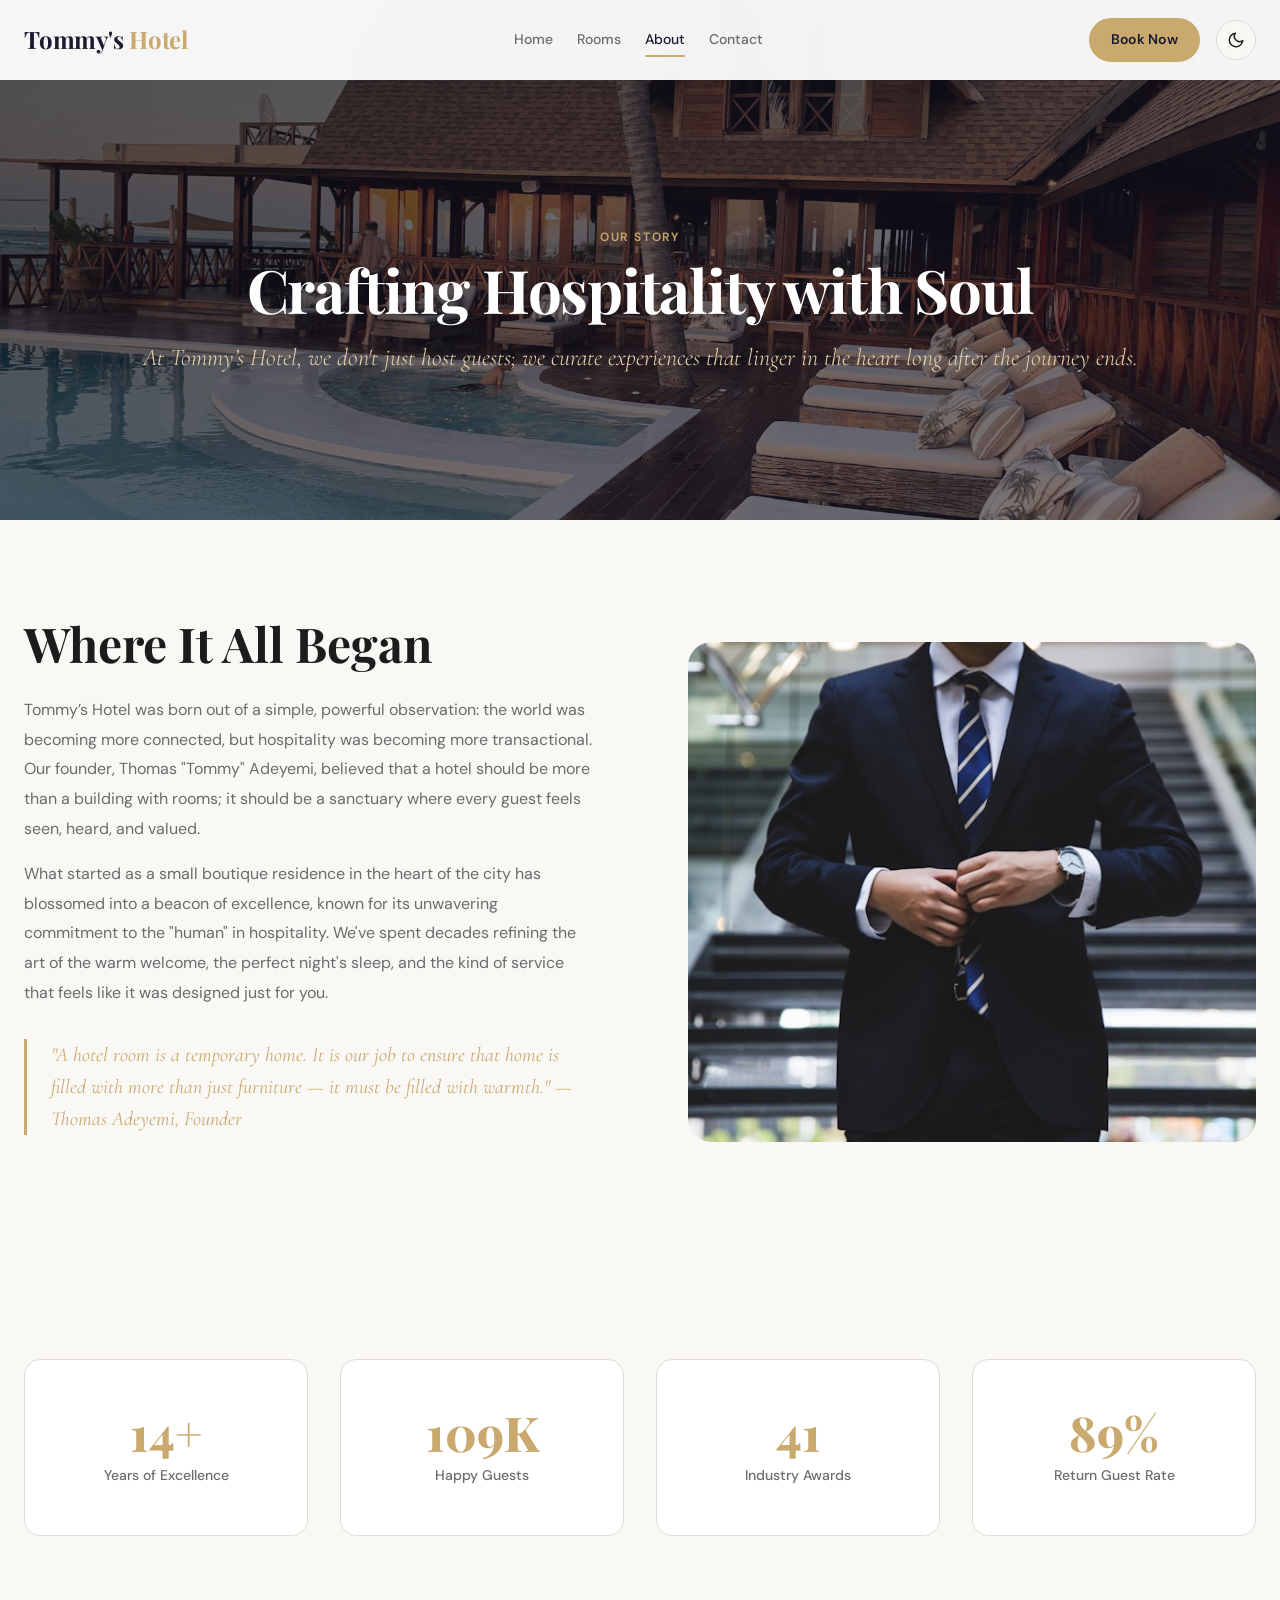
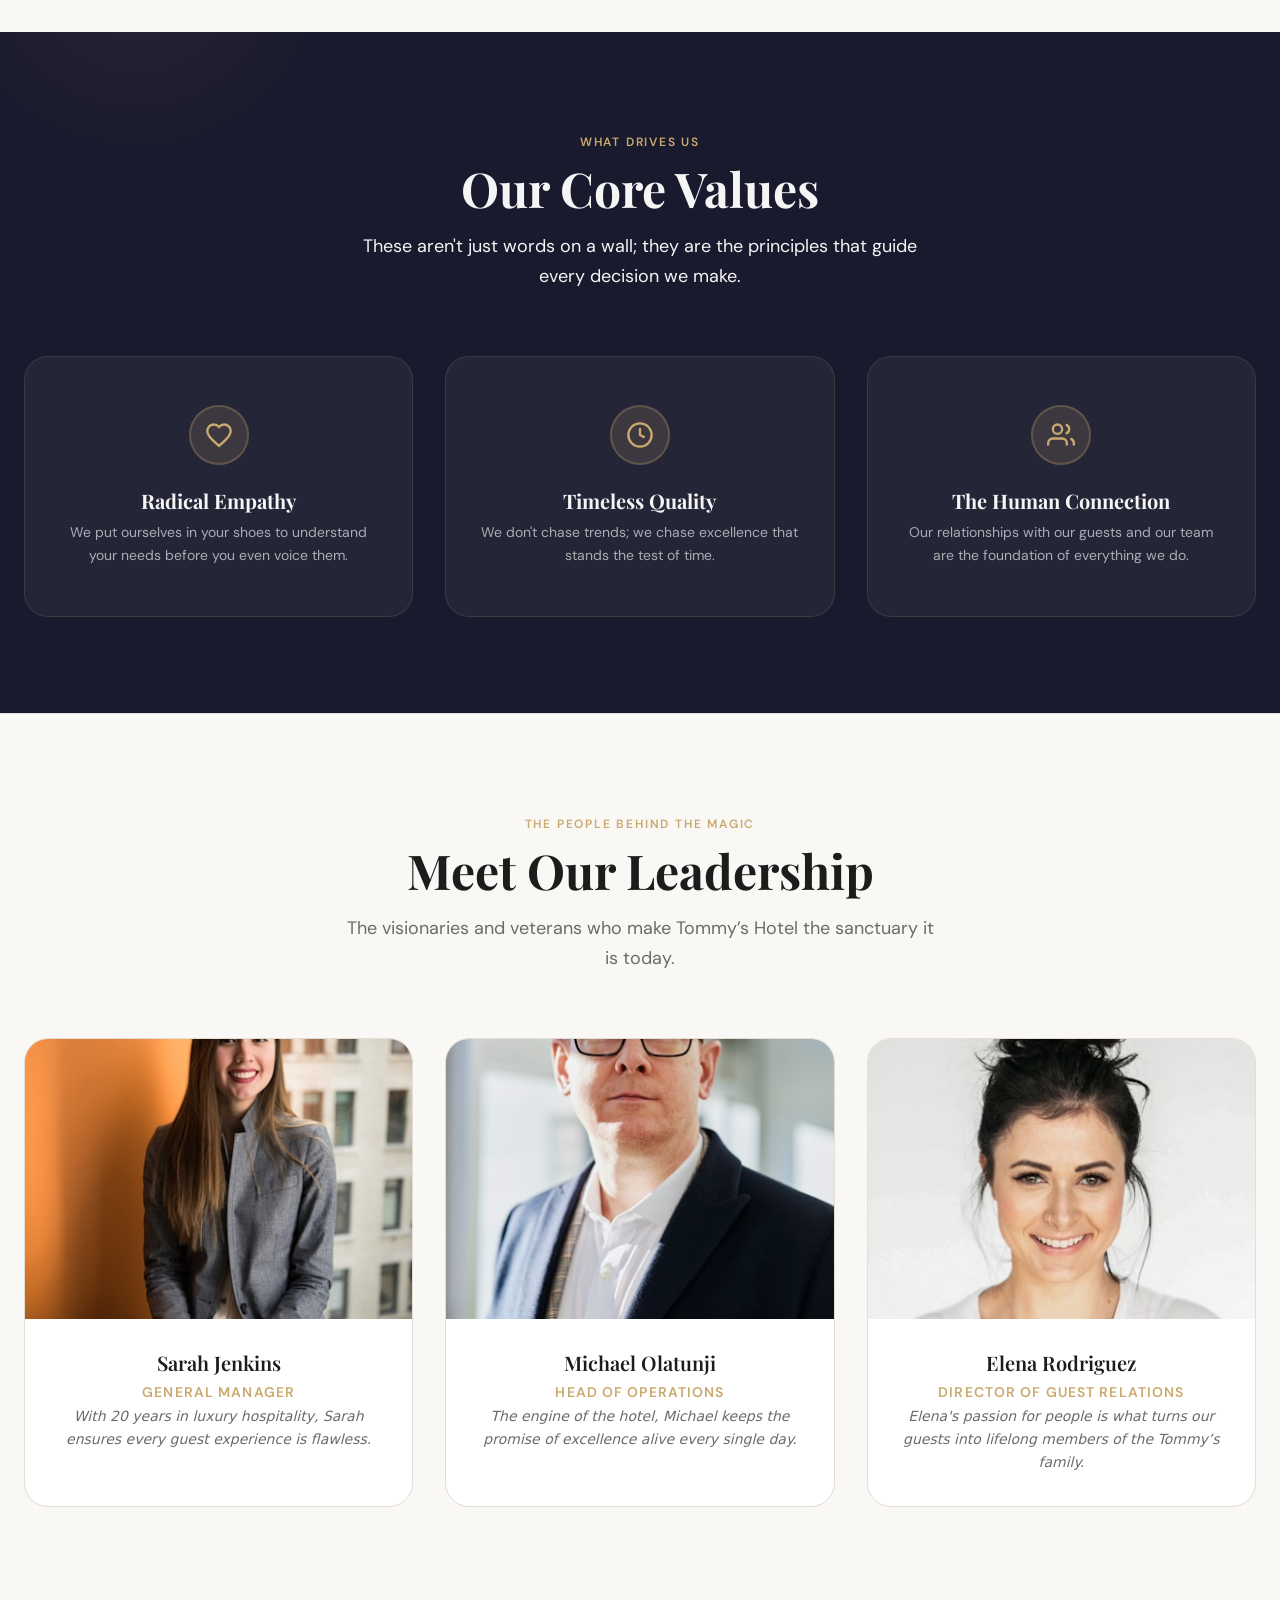
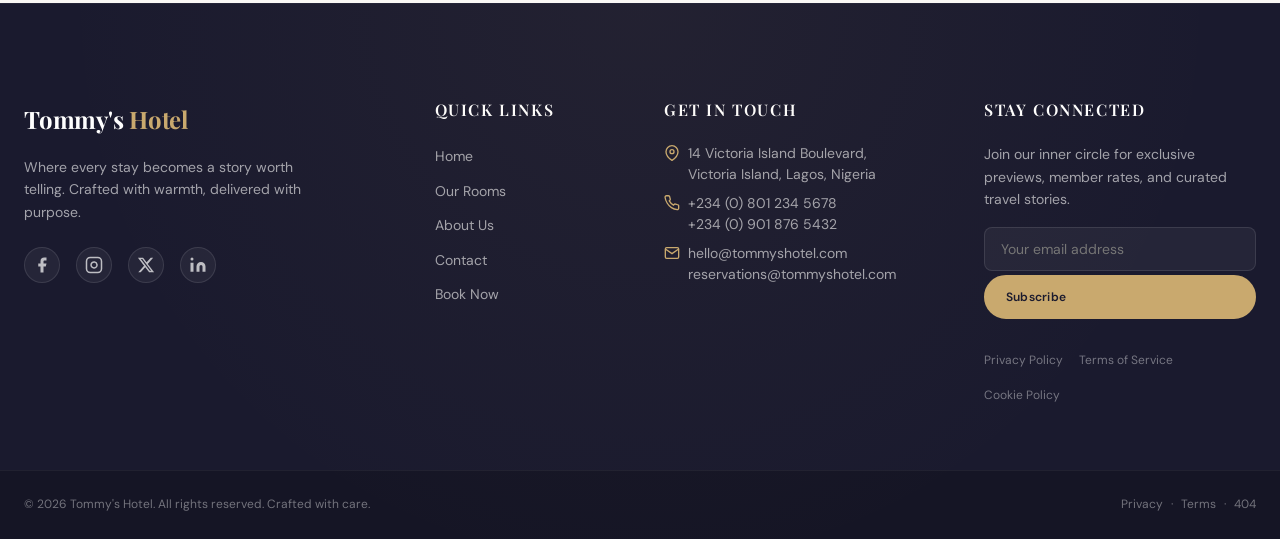
==== commit 5183fe7f: "Update about page styling and footer social links" ====
--- a/about.html
+++ b/about.html
@@ -42,10 +42,10 @@
         </header>
 
         <!-- Our Story Section -->
-        <section class="section">
+        <section class="section story-section">
             <div class="container">
-                <div class="about-story-grid">
-                    <div class="about-story-content reveal">
+                <div class="story-layout">
+                    <div class="story-content reveal">
                         <h2 class="heading-xl">Where It All Began</h2>
                         <p>Tommy’s Hotel was born out of a simple, powerful observation: the world was becoming more connected, but hospitality was becoming more transactional. Our founder, Thomas "Tommy" Adeyemi, believed that a hotel should be more than a building with rooms; it should be a sanctuary where every guest feels seen, heard, and valued.</p>
                         <p>What started as a small boutique residence in the heart of the city has blossomed into a beacon of excellence, known for its unwavering commitment to the "human" in hospitality. We've spent decades refining the art of the warm welcome, the perfect night's sleep, and the kind of service that feels like it was designed just for you.</p>
@@ -54,15 +54,16 @@
                             <span>— Thomas Adeyemi, Founder</span>
                         </blockquote>
                     </div>
-                    <div class="about-story-img reveal reveal-delay-1">
+                    <div class="story-image reveal reveal-delay-1">
                         <img src="images/about/story-main.jpg" alt="Our Heritage and Sanctuary">
+                        <div class="story-image-accent"></div>
                     </div>
                 </div>
             </div>
         </section>
 
         <!-- Stats Section -->
-        <section class="about-stats">
+        <section class="section stats-section">
             <div class="container">
                 <div class="stats-grid">
                     <div class="stat-card">
@@ -86,7 +87,7 @@
         </section>
 
         <!-- Our Values Section -->
-        <section class="section about-values">
+        <section class="section values-section">
             <div class="container">
                 <div class="section-header reveal">
                     <span class="section-label">What Drives Us</span>
@@ -96,21 +97,21 @@
 
                 <div class="values-grid">
                     <div class="value-card reveal reveal-delay-1">
-                        <div class="value-icon">
+                        <div class="value-card-icon">
                             <svg xmlns="http://www.w3.org/2000/svg" width="24" height="24" viewBox="0 0 24 24" fill="none" stroke="currentColor" stroke-width="2"><path d="M12 21.35l-1.45-1.32C5.4 15.36 2 12.28 2 8.5 2 5.42 4.42 3 7.5 3c1.74 0 3.41.81 4.5 2.09C13.09 3.81 14.76 3 16.5 3 19.58 3 22 5.42 22 8.5c0 3.78-3.4 6.86-8.55 11.54L12 21.35z"/></svg>
                         </div>
                         <h3>Radical Empathy</h3>
                         <p>We put ourselves in your shoes to understand your needs before you even voice them.</p>
                     </div>
                     <div class="value-card reveal reveal-delay-2">
-                        <div class="value-icon">
+                        <div class="value-card-icon">
                             <svg xmlns="http://www.w3.org/2000/svg" width="24" height="24" viewBox="0 0 24 24" fill="none" stroke="currentColor" stroke-width="2"><circle cx="12" cy="12" r="10"/><polyline points="12 6 12 12 16 14"/></svg>
                         </div>
                         <h3>Timeless Quality</h3>
                         <p>We don't chase trends; we chase excellence that stands the test of time.</p>
                     </div>
                     <div class="value-card reveal reveal-delay-3">
-                        <div class="value-icon">
+                        <div class="value-card-icon">
                             <svg xmlns="http://www.w3.org/2000/svg" width="24" height="24" viewBox="0 0 24 24" fill="none" stroke="currentColor" stroke-width="2"><path d="M17 21v-2a4 4 0 0 0-4-4H5a4 4 0 0 0-4 4v2"/><circle cx="9" cy="7" r="4"/><path d="M23 21v-2a4 4 0 0 0-3-3.87"/><path d="M16 3.13a4 4 0 0 1 0 7.75"/></svg>
                         </div>
                         <h3>The Human Connection</h3>
@@ -131,33 +132,33 @@
 
                 <div class="team-grid">
                     <div class="team-card reveal reveal-delay-1">
-                        <div class="team-img">
+                        <div class="team-card-img">
                             <img src="images/team/team-1.jpg" alt="Sarah Jenkins">
                         </div>
-                        <div class="team-info">
-                            <h3>Sarah Jenkins</h3>
-                            <span>General Manager</span>
-                            <p>With 20 years in luxury hospitality, Sarah ensures every guest experience is flawless.</p>
+                        <div class="team-card-body">
+                            <h3 class="team-card-name">Sarah Jenkins</h3>
+                            <span class="team-card-role">General Manager</span>
+                            <p class="team-card-bio">With 20 years in luxury hospitality, Sarah ensures every guest experience is flawless.</p>
                         </div>
                     </div>
                     <div class="team-card reveal reveal-delay-2">
-                        <div class="team-img">
+                        <div class="team-card-img">
                             <img src="images/team/team-2.jpg" alt="Michael Olatunji">
                         </div>
-                        <div class="team-info">
-                            <h3>Michael Olatunji</h3>
-                            <span>Head of Operations</span>
-                            <p>The engine of the hotel, Michael keeps the promise of excellence alive every single day.</p>
+                        <div class="team-card-body">
+                            <h3 class="team-card-name">Michael Olatunji</h3>
+                            <span class="team-card-role">Head of Operations</span>
+                            <p class="team-card-bio">The engine of the hotel, Michael keeps the promise of excellence alive every single day.</p>
                         </div>
                     </div>
                     <div class="team-card reveal reveal-delay-3">
-                        <div class="team-img">
+                        <div class="team-card-img">
                             <img src="images/team/team-3.jpg" alt="Elena Rodriguez">
                         </div>
-                        <div class="team-info">
-                            <h3>Elena Rodriguez</h3>
-                            <span>Director of Guest Relations</span>
-                            <p>Elena's passion for people is what turns our guests into lifelong members of the Tommy’s family.</p>
+                        <div class="team-card-body">
+                            <h3 class="team-card-name">Elena Rodriguez</h3>
+                            <span class="team-card-role">Director of Guest Relations</span>
+                            <p class="team-card-bio">Elena's passion for people is what turns our guests into lifelong members of the Tommy’s family.</p>
                         </div>
                     </div>
                 </div>
